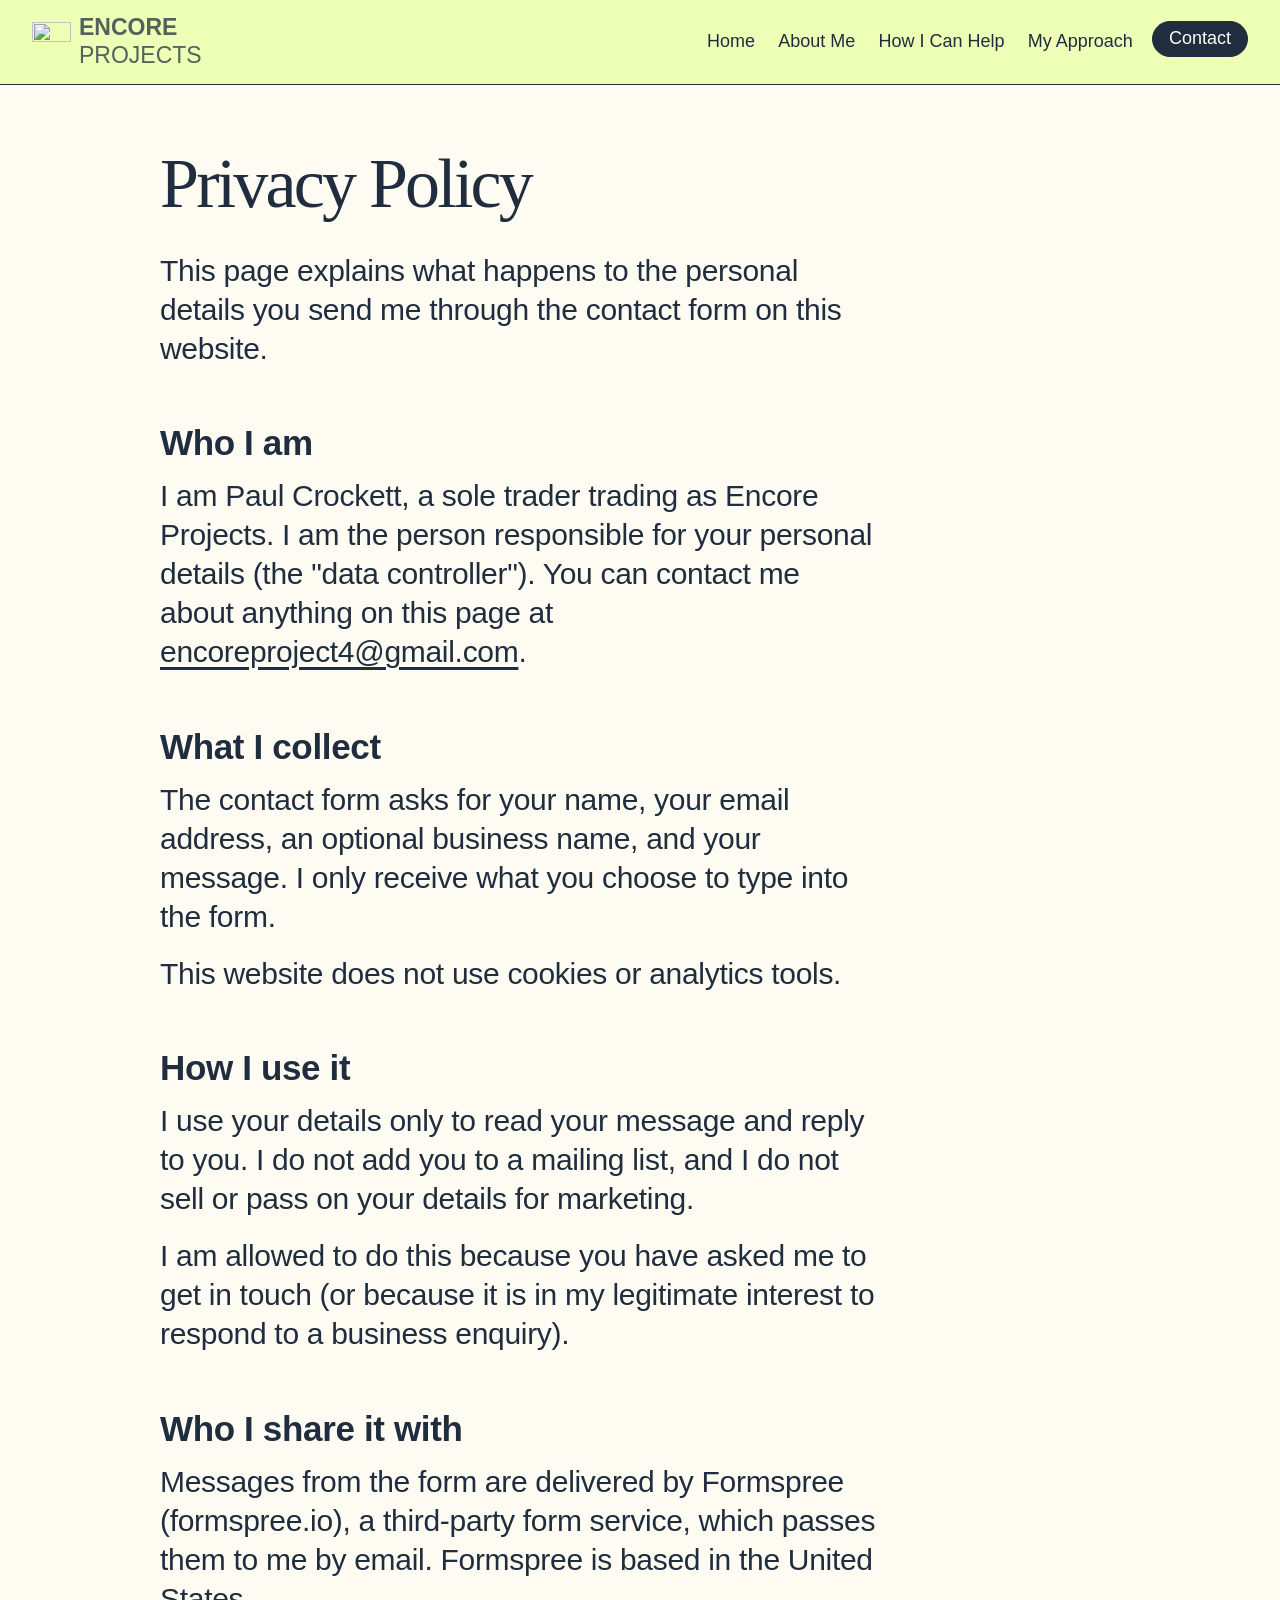
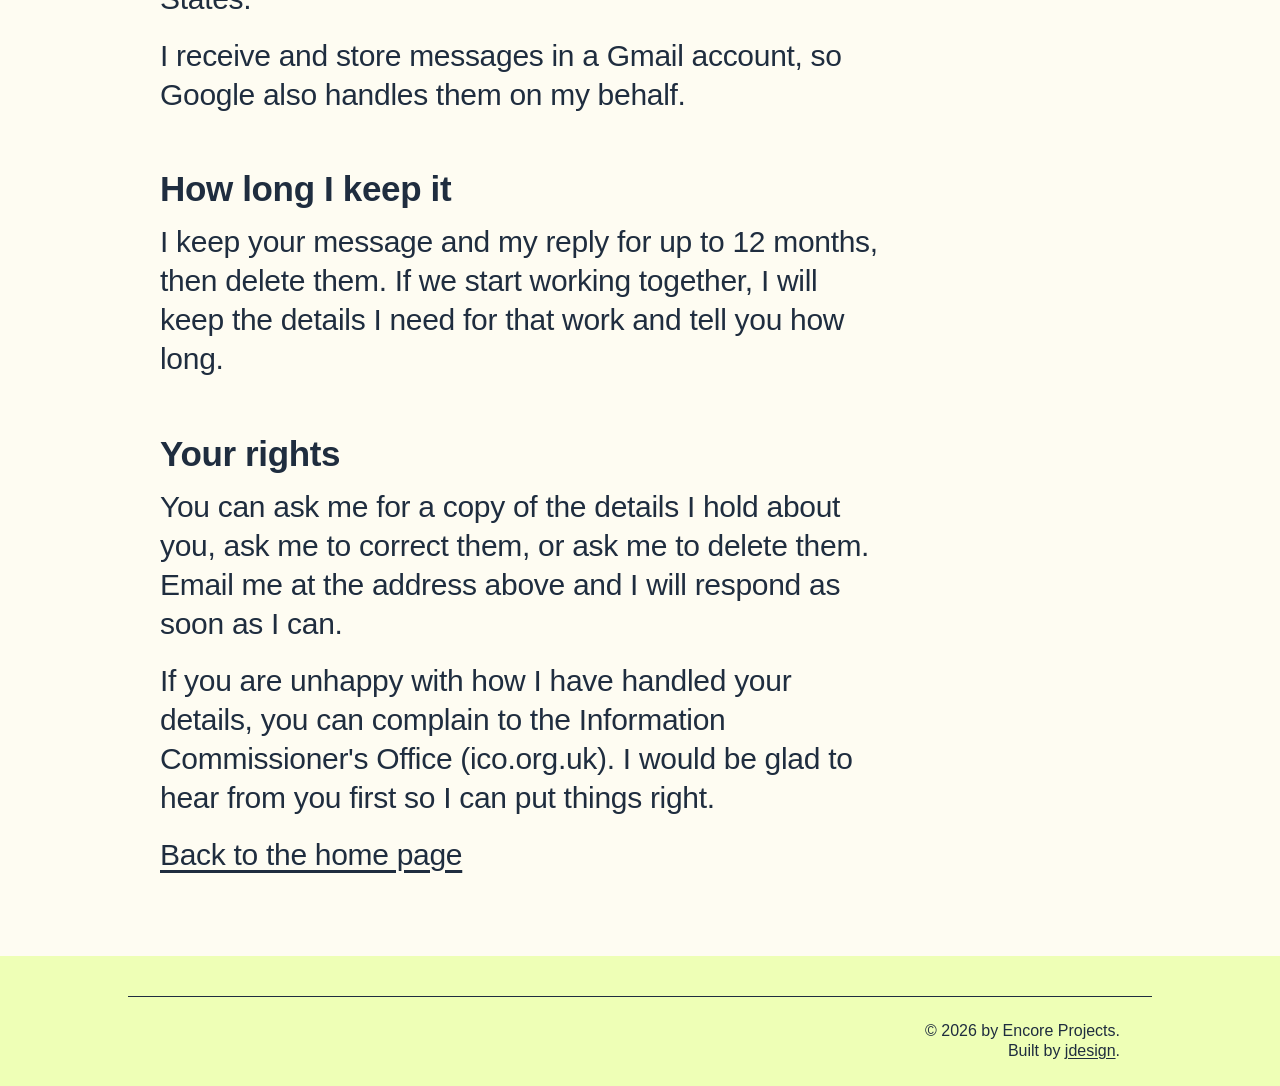
==== privacy.html @ d40481a2 "Add "Built by jdesign" credit to the footer Co-Authored-By: Claude Sonnet 5.5 <noreply@anthropic.com" ====
<!DOCTYPE html>
<html lang="en-GB">
<head>
  <meta charset="utf-8">
  <meta name="viewport" content="width=device-width, initial-scale=1">
  <title>Privacy Policy | Encore Projects</title>
  <meta name="description" content="How Encore Projects handles the personal details you send through the contact form.">
  <link rel="canonical" href="https://encoreprojects.co.uk/privacy.html">
  <link rel="icon" href="favicon.ico" sizes="48x48">
  <link rel="icon" href="assets/img/favicon-192.png" type="image/png" sizes="192x192">
  <link rel="apple-touch-icon" href="assets/img/apple-touch-icon.png">
  <meta name="theme-color" content="#eeffb6">
  <link rel="stylesheet" href="assets/css/styles.css">
</head>
<body>
  <a class="skip-link" href="#main">Skip to main content</a>

  <header class="site-header">
    <div class="header-inner">
      <a class="brand" href="index.html" aria-label="Encore Projects, Home">
        <img src="assets/img/logo-tree-80.png" srcset="assets/img/logo-tree-80.png 1x, assets/img/logo-tree-160.png 2x" width="39" height="60" alt="">
        <span class="brand-name"><strong>ENCORE</strong> PROJECTS</span>
      </a>
      <nav aria-label="Site">
        <ul class="nav-list">
          <li><a href="index.html">Home</a></li>
          <li><a href="index.html#about-me">About Me</a></li>
          <li><a href="index.html#how-i-can-help">How I Can Help</a></li>
          <li><a href="index.html#my-approach">My Approach</a></li>
          <li><a class="nav-cta" href="index.html#contact">Contact</a></li>
        </ul>
      </nav>
    </div>
  </header>

  <main id="main">
    <section class="section section--cream prose">
      <div class="container">
        <h1>Privacy Policy</h1>

        <p>This page explains what happens to the personal details you send me through the contact form on this website.</p>

        <h2>Who I am</h2>
        <p>I am Paul Crockett, a sole trader trading as Encore Projects. I am the person responsible for your personal details (the "data controller"). You can contact me about anything on this page at <a href="mailto:encoreproject4@gmail.com">encoreproject4@gmail.com</a>.</p>

        <h2>What I collect</h2>
        <p>The contact form asks for your name, your email address, an optional business name, and your message. I only receive what you choose to type into the form.</p>
        <p>This website does not use cookies or analytics tools.</p>

        <h2>How I use it</h2>
        <p>I use your details only to read your message and reply to you. I do not add you to a mailing list, and I do not sell or pass on your details for marketing.</p>
        <p>I am allowed to do this because you have asked me to get in touch (or because it is in my legitimate interest to respond to a business enquiry).</p>

        <h2>Who I share it with</h2>
        <p>Messages from the form are delivered by Formspree (formspree.io), a third-party form service, which passes them to me by email. Formspree is based in the United States.</p>
        <p>I receive and store messages in a Gmail account, so Google also handles them on my behalf.</p>

        <h2>How long I keep it</h2>
        <p>I keep your message and my reply for up to 12 months, then delete them. If we start working together, I will keep the details I need for that work and tell you how long.</p>

        <h2>Your rights</h2>
        <p>You can ask me for a copy of the details I hold about you, ask me to correct them, or ask me to delete them. Email me at the address above and I will respond as soon as I can.</p>
        <p>If you are unhappy with how I have handled your details, you can complain to the Information Commissioner's Office (ico.org.uk). I would be glad to hear from you first so I can put things right.</p>

        <p><a href="index.html">Back to the home page</a></p>
      </div>
    </section>
  </main>

  <footer class="site-footer">
    <div class="container footer-bottom">
      <p>© <span id="year">2026</span> by Encore Projects.</p>
      <p>Built by <a href="https://jdesign.live">jdesign</a>.</p>
    </div>
  </footer>

  <script src="assets/js/main.js" defer></script>
</body>
</html>
---- assets/css/styles.css ----
/* Encore Projects: site styles.
   Mobile-first: the base rules are for phones, and the @media block
   near the bottom adjusts the layout for wider screens.
   Colours, fonts and sizes are defined once as variables below. */

/* ---------- Fonts (self-hosted, no third-party requests) ---------- */
@font-face {
  font-family: "League Spartan";
  src: url("../fonts/league-spartan-variable.woff2") format("woff2");
  font-weight: 100 900;
  font-style: normal;
  font-display: swap;
}

@font-face {
  font-family: "Marcellus";
  src: url("../fonts/marcellus-400.woff2") format("woff2");
  font-weight: 400;
  font-style: normal;
  font-display: swap;
}

/* ---------- Design tokens ---------- */
:root {
  /* Colours (taken from the original Wix site) */
  --lime: #eeffb6;       /* header, hero, approach, footer background */
  --cream: #fefcf2;      /* about and contact background */
  --navy: #1f2d3f;       /* body text, buttons, lines */
  --sage: #53625d;       /* logo text, hero headline, testimonials background */
  --error: #a4161a;
  --success: #1e5631;

  /* Fonts */
  --font-body: "League Spartan", "Helvetica Neue", Arial, sans-serif;
  --font-display: "Marcellus", Georgia, "Times New Roman", serif;

  /* Sizes that grow smoothly from phone to desktop */
  --text-body: clamp(1.25rem, 0.95rem + 1.4vw, 1.875rem);   /* 20px -> 30px */
  --text-h1: clamp(2.5rem, 1.6rem + 4.2vw, 4rem);           /* 40px -> 64px */
  --text-h2: clamp(2.75rem, 1.9rem + 4vw, 4.375rem);        /* 44px -> 70px */
  --text-h3: clamp(1.625rem, 1.3rem + 1.4vw, 2.1875rem);    /* 26px -> 35px */
  --text-small: 1.125rem;                                   /* 18px */

  --content-width: 60rem;
  --gutter: 1.25rem;
}

/* ---------- Base ---------- */
*,
*::before,
*::after {
  box-sizing: border-box;
}

html {
  scroll-behavior: smooth;
  -webkit-text-size-adjust: 100%;
}

@media (prefers-reduced-motion: reduce) {
  html {
    scroll-behavior: auto;
  }
}

body {
  margin: 0;
  background: var(--cream);
  color: var(--navy);
  font-family: var(--font-body);
  font-size: var(--text-body);
  font-weight: 300;
  line-height: 1.3;
  letter-spacing: -0.01em;
}

img {
  display: block;
  max-width: 100%;
  height: auto;
}

p {
  margin: 0 0 0.6em;
}

strong {
  font-weight: 600;
}

.medium {
  font-weight: 400;
}

a {
  color: inherit;
  text-underline-offset: 0.15em;
}

h1,
h2,
h3 {
  margin: 0;
}

/* Visible keyboard focus everywhere */
:focus-visible {
  outline: 3px solid var(--navy);
  outline-offset: 3px;
  border-radius: 2px;
}

.section--sage :focus-visible {
  outline-color: var(--lime);
}

.skip-link {
  position: absolute;
  left: 0.5rem;
  top: -10rem;
  z-index: 10;
  padding: 0.5rem 1rem;
  background: var(--navy);
  color: var(--cream);
  font-size: var(--text-small);
  font-weight: 400;
  border-radius: 0 0 0.5rem 0.5rem;
}

.skip-link:focus {
  top: 0;
}

.container {
  width: 100%;
  max-width: calc(var(--content-width) + 2 * var(--gutter));
  margin-inline: auto;
  padding-inline: var(--gutter);
}

/* ---------- Header ---------- */
.site-header {
  background: var(--lime);
  border-bottom: 1px solid var(--navy);
}

.header-inner {
  display: flex;
  flex-direction: column;
  align-items: center;
  gap: 0.25rem;
  max-width: 80rem;
  margin-inline: auto;
  padding: 0.75rem var(--gutter);
}

.brand {
  display: inline-flex;
  align-items: center;
  gap: 0.5rem;
  color: var(--sage);
  text-decoration: none;
}

.brand-name {
  width: min-content; /* puts ENCORE and PROJECTS on separate lines */
  font-size: 1.4375rem;
  font-weight: 400;
  line-height: 1.2;
  letter-spacing: 0;
}

.nav-list {
  display: flex;
  flex-wrap: wrap;
  justify-content: center;
  gap: 0 0.25rem;
  margin: 0;
  padding: 0;
  list-style: none;
}

.nav-list a {
  display: block;
  padding: 0.6rem 0.6rem;
  font-size: var(--text-small);
  font-weight: 400;
  letter-spacing: 0;
  white-space: nowrap;
  text-decoration: none;
}

.nav-list a:hover {
  text-decoration: underline;
}

/* Contact stands out in the navigation, using the button look */
.nav-list .nav-cta {
  margin-left: 0.35rem;
  padding: 0.35rem 1rem;
  border: 1px solid var(--navy);
  border-radius: 100px;
  background: var(--navy);
  color: var(--cream);
}

.nav-list .nav-cta:hover {
  background: transparent;
  color: var(--navy);
  text-decoration: none;
}

/* ---------- Sections ---------- */
.section {
  padding-block: 3rem;
  scroll-margin-top: 0;
}

.section--lime {
  background: var(--lime);
}

.section--cream {
  background: var(--cream);
}

.section--sage {
  background: var(--sage);
  color: var(--lime);
}

h2,
.prose h1 {
  margin-bottom: 0.45em;
  font-family: var(--font-display);
  font-size: var(--text-h2);
  font-weight: 400;
  line-height: 1;
  letter-spacing: -0.04em;
}

h3 {
  margin-bottom: 0.35em;
  font-size: var(--text-h3);
  font-weight: 600;
  line-height: 1.3;
}

/* ---------- Buttons ---------- */
.button {
  display: inline-block;
  padding: 0.8rem 1.75rem;
  border: 1px solid var(--navy);
  border-radius: 100px;
  background: var(--navy);
  color: var(--cream);
  font-family: inherit;
  font-size: var(--text-small);
  font-weight: 400;
  line-height: 1.3;
  letter-spacing: 0;
  text-align: center;
  text-decoration: none;
  cursor: pointer;
  transition: background-color 0.2s, color 0.2s;
}

.button:hover {
  background: transparent;
  color: var(--navy);
}

.button[disabled] {
  opacity: 0.6;
  cursor: progress;
}

.button--wide {
  width: 100%;
  font-size: 1.25rem;
}

/* A row of links and buttons at the end of a block of text */
.actions {
  display: flex;
  flex-wrap: wrap;
  align-items: center;
  justify-content: center;
  gap: 0.75rem 1.75rem;
  margin: 1.75rem 0 0;
}

.text-link {
  font-weight: 400;
}

/* Long section headings are set a little smaller so they do not dominate */
.h2--long {
  font-size: clamp(2.125rem, 1.5rem + 2.8vw, 3.25rem);
  line-height: 1.1;
  letter-spacing: -0.03em;
}

/* ---------- Hero ---------- */
.hero-top {
  display: grid;
  gap: 2rem;
  margin-bottom: 2.5rem;
}

.hero h1 {
  color: var(--sage);
  font-size: var(--text-h1);
  font-weight: 300;
  line-height: 1.1;
}

.hero-sub {
  margin: 1.25rem 0 0;
  color: var(--sage);
  font-size: clamp(1.625rem, 1.3rem + 1.5vw, 2.25rem);
  line-height: 1.25;
}

.hero-art {
  width: min(100%, 29.5rem);
  margin-inline: auto;
}

/* ---------- About ---------- */
.about-top {
  display: grid;
  gap: 1.5rem;
}

.about-portrait {
  width: min(70%, 21.5rem);
  margin-inline: auto;
  mask-image:
    linear-gradient(to right, transparent, #000 12%, #000 88%, transparent),
    linear-gradient(to bottom, transparent, #000 9%, #000 86%, transparent);
  mask-composite: intersect;
}

/* ---------- How I Can Help ---------- */
.help-list {
  display: grid;
  gap: 1.75rem;
  margin: 2rem 0;
  padding: 0;
  list-style: none;
}

.help-list li {
  padding-top: 1.25rem;
  border-top: 1px solid var(--navy);
}

.help-list p,
.steps p {
  margin-bottom: 0;
}

/* ---------- My Approach ---------- */
.steps {
  display: grid;
  gap: 1.75rem;
  margin: 2rem 0;
  padding: 0;
  list-style: none;
  counter-reset: step;
}

.steps li {
  position: relative;
  padding-left: 3.5rem;
  counter-increment: step;
}

.steps li::before {
  content: counter(step);
  position: absolute;
  left: 0;
  top: 0;
  display: grid;
  place-items: center;
  width: 2.5rem;
  height: 2.5rem;
  border-radius: 50%;
  background: var(--navy);
  color: var(--cream);
  font-size: 1.25rem;
  font-weight: 600;
  line-height: 1;
  letter-spacing: 0;
}

/* ---------- Testimonials (section is currently commented out in index.html) ---------- */
.eyebrow {
  font-size: 1rem;
  font-weight: 400;
  letter-spacing: 0;
}

.testimonials-intro {
  max-width: 40rem;
  margin-bottom: 3rem;
  font-family: var(--font-display);
  font-size: clamp(1.5rem, 1.2rem + 1.4vw, 2.25rem);
  line-height: 1.4;
  letter-spacing: 0;
}

.testimonial-list {
  margin: 0;
  padding: 0;
  list-style: none;
}

.testimonial {
  display: grid;
  gap: 0.5rem;
  padding-block: 1.5rem;
  border-top: 1px solid var(--lime);
}

.testimonial-name {
  margin: 0;
  font-family: var(--font-display);
  font-size: clamp(1.5rem, 1.2rem + 1.2vw, 2.125rem);
  line-height: 1.4;
  letter-spacing: 0;
}

.testimonial blockquote {
  margin: 0;
  font-weight: 400;
}

/* ---------- Contact ---------- */
.contact {
  text-align: center;
}

.contact .container > p {
  max-width: 44rem;
  margin-inline: auto;
}

.contact-form {
  max-width: 36rem;
  margin: 2.5rem auto 0;
  font-size: var(--text-small);
  letter-spacing: 0;
  text-align: left;
}

.field {
  margin-bottom: 1.5rem;
}

.field label {
  display: block;
  margin-bottom: 0.25rem;
  font-weight: 400;
}

.optional {
  font-weight: 300;
}

.field-hint {
  margin: 0 0 0.25rem;
  font-size: 1rem;
}

.field input,
.field textarea {
  display: block;
  width: 100%;
  padding: 0.5rem 0.25rem;
  border: 0;
  border-bottom: 1px solid var(--navy);
  border-radius: 0;
  background: transparent;
  color: inherit;
  font: inherit;
  font-weight: 400;
}

.field textarea {
  resize: vertical;
  min-height: 6rem;
}

.field input:hover,
.field textarea:hover {
  border-bottom-width: 2px;
  padding-bottom: calc(0.5rem - 1px);
}

.field input:focus-visible,
.field textarea:focus-visible {
  outline-offset: 2px;
}

/* Honeypot: off-screen so people never see it, but bots still fill it in */
.hp {
  position: absolute;
  left: -9999px;
  width: 1px;
  height: 1px;
  overflow: hidden;
}

.form-status {
  margin: 1rem 0 0;
  font-weight: 400;
  text-align: center;
}

.form-status:empty {
  display: none;
}

.form-status--success {
  color: var(--success);
}

.form-status--error {
  color: var(--error);
}

.form-note {
  margin: 1rem 0 0;
  font-size: 1rem;
  font-weight: 400;
  text-align: center;
}

/* ---------- Footer ---------- */
.site-footer {
  background: var(--lime);
  padding-top: 2.5rem;
  font-size: var(--text-small);
  font-weight: 400;
  letter-spacing: 0;
}

.footer-inner {
  display: grid;
  gap: 1.5rem;
  padding-bottom: 2.5rem;
}

.footer-tagline {
  max-width: 22rem;
  margin: 1rem 0 0;
  font-weight: 300;
}

.footer-contact {
  font-style: normal;
  line-height: 1.5;
}

.footer-links {
  margin: 0;
  padding: 0;
  list-style: none;
}

.footer-links a,
.footer-contact a {
  display: inline-block;
  padding-block: 0.4rem;
}

.footer-bottom {
  padding-block: 1.5rem;
  border-top: 1px solid var(--navy);
  font-size: 1rem;
}

.footer-bottom p {
  margin: 0;
}

/* ---------- Privacy page ---------- */
.prose h2 {
  margin-top: 1.5em;
  margin-bottom: 0.3em;
  font-family: var(--font-body);
  font-size: var(--text-h3);
  font-weight: 600;
  line-height: 1.3;
  letter-spacing: -0.01em;
}

.prose p {
  max-width: 45rem;
}

/* ---------- Wider screens (tablet and up) ---------- */
@media (min-width: 48rem) {
  :root {
    --gutter: 2rem;
  }

  .header-inner {
    flex-direction: row;
    justify-content: space-between;
  }

  .section {
    padding-block: 4rem;
  }

  .hero-top {
    grid-template-columns: 1fr minmax(0, 29.5rem);
    align-items: center;
  }

  .about-top {
    grid-template-columns: minmax(0, 21.5rem) 1fr;
    align-items: end;
  }

  .about-portrait {
    width: 100%;
  }

  .actions--end {
    justify-content: flex-end;
  }

  .help-list {
    grid-template-columns: 1fr 1fr;
    gap: 2rem 3rem;
  }

  .testimonial {
    grid-template-columns: 2fr 3fr;
    gap: 2rem;
  }

  .footer-inner {
    grid-template-columns: 1fr auto auto;
    gap: 4rem;
    align-items: start;
  }

  .footer-bottom {
    text-align: right;
  }
}
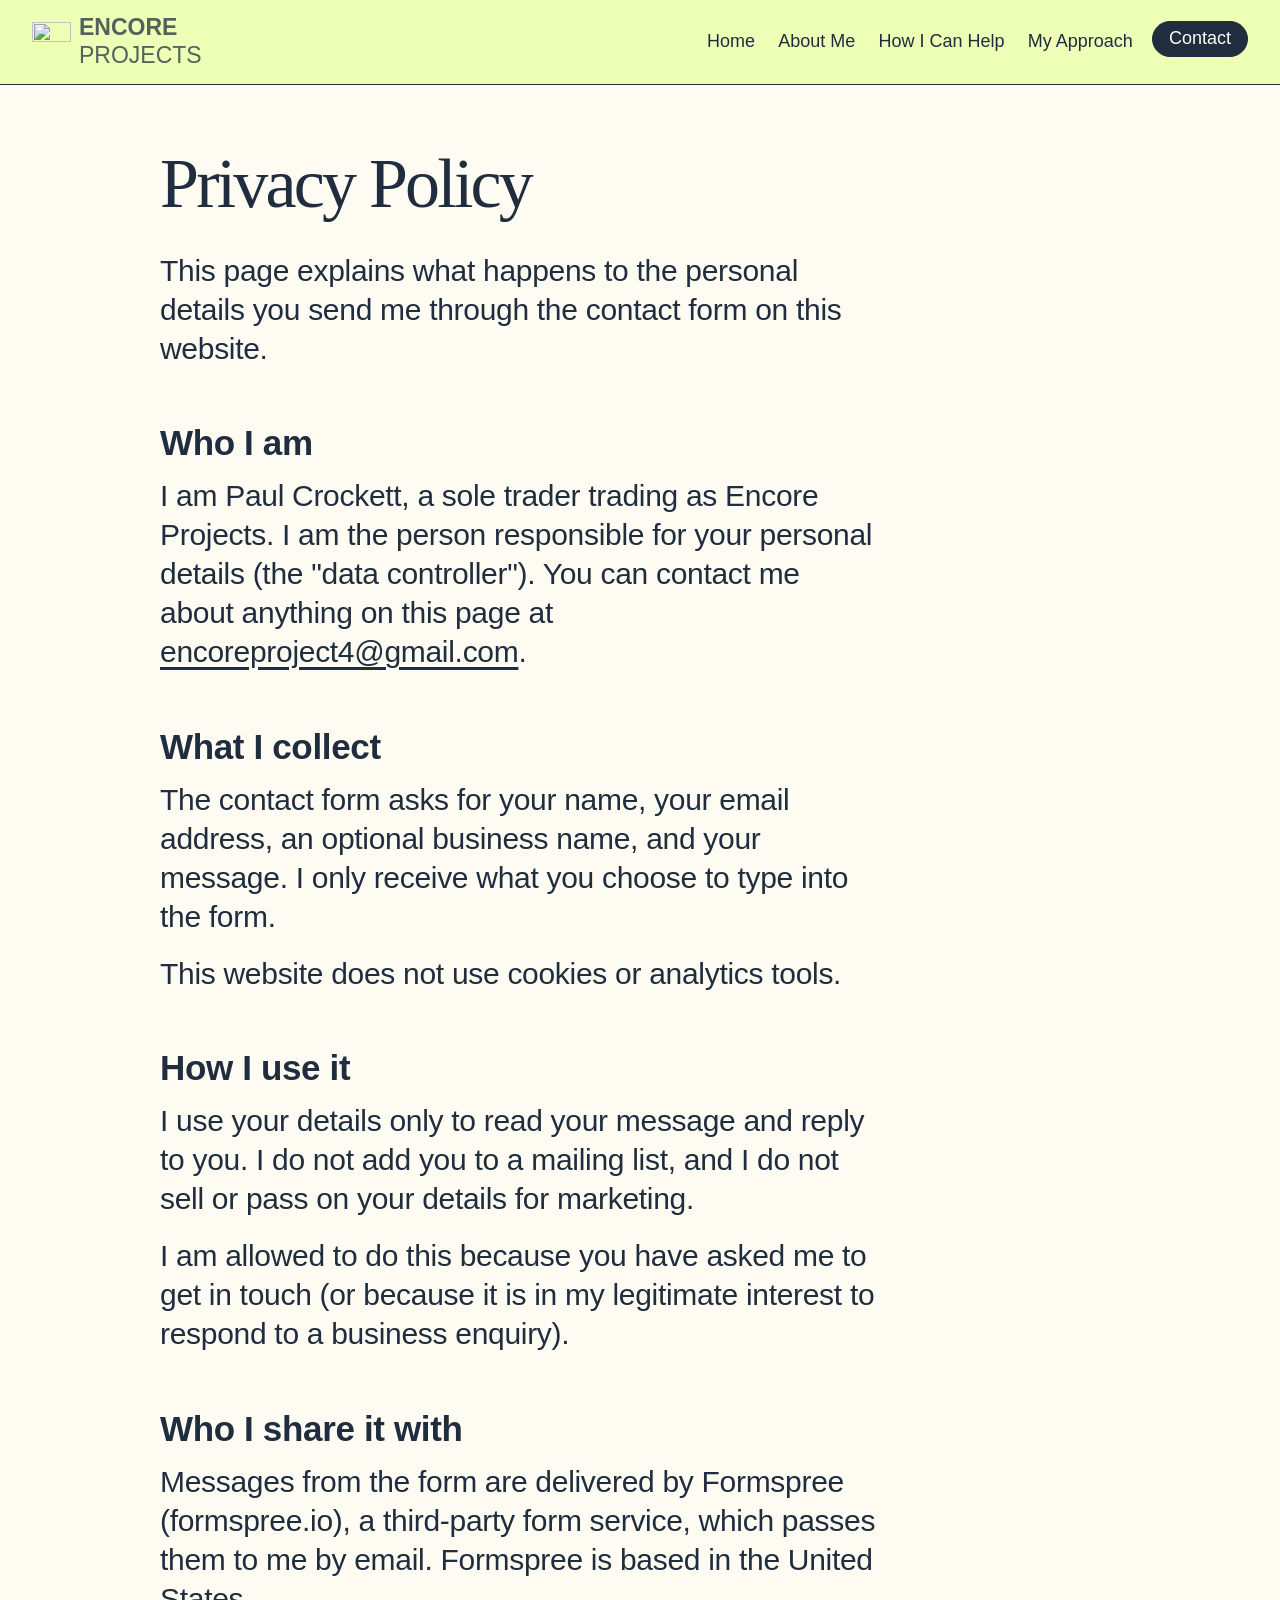
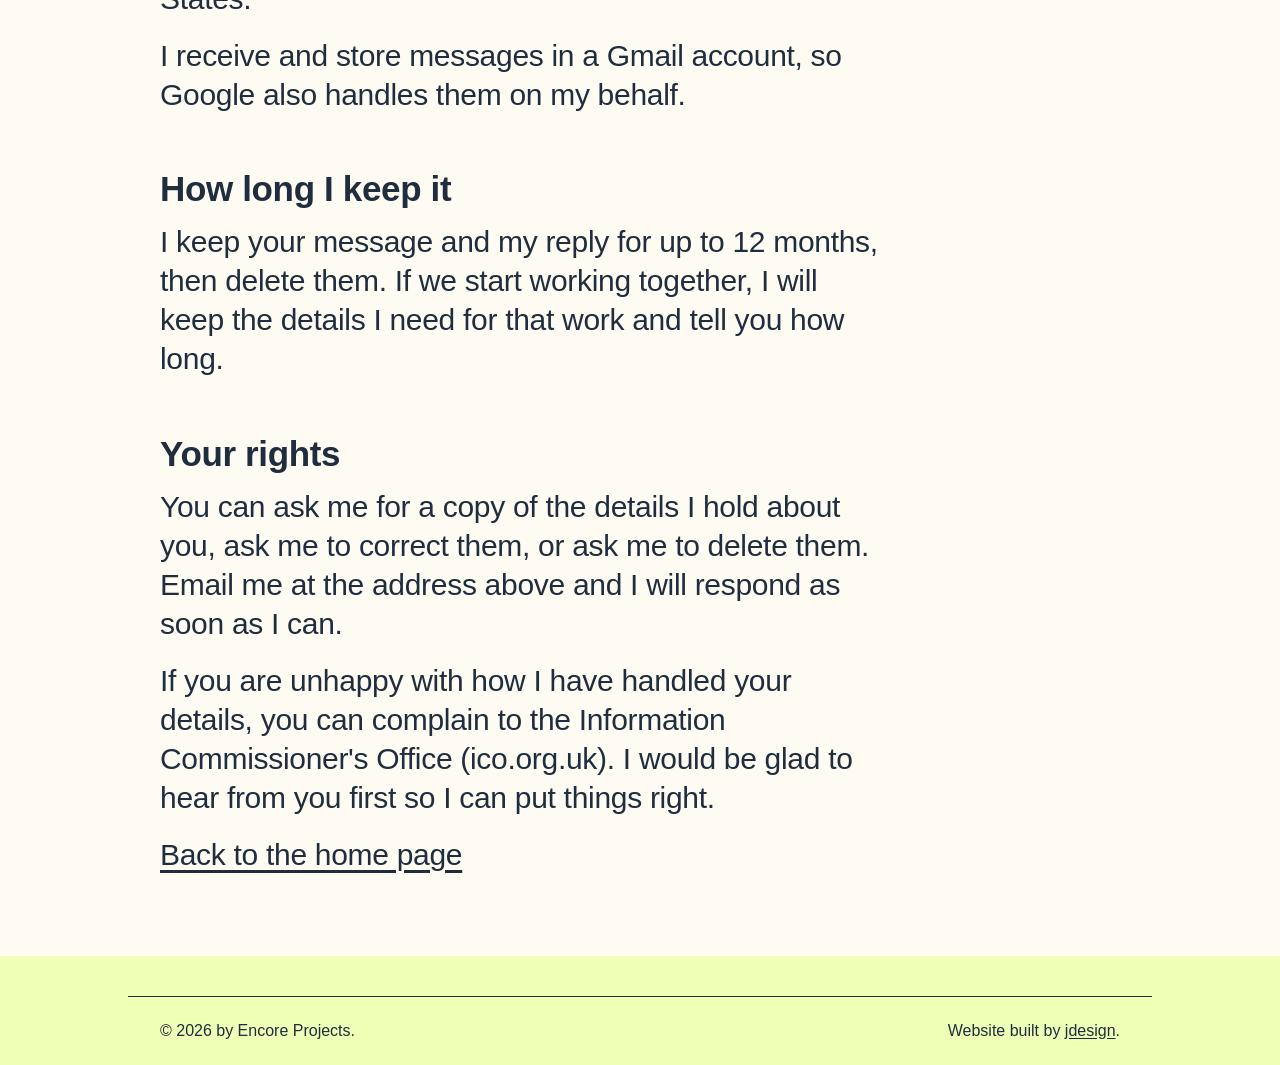
==== commit 7e7d2710: "Put "Website built by jdesign" on the same line as the copyright, right-aligned Co-Authored-By: Clau" ====
--- a/privacy.html
+++ b/privacy.html
@@ -70,7 +70,7 @@
   <footer class="site-footer">
     <div class="container footer-bottom">
       <p>© <span id="year">2026</span> by Encore Projects.</p>
-      <p>Built by <a href="https://jdesign.live">jdesign</a>.</p>
+      <p>Website built by <a href="https://jdesign.live">jdesign</a>.</p>
     </div>
   </footer>
 
--- a/assets/css/styles.css
+++ b/assets/css/styles.css
@@ -577,6 +577,10 @@
 }
 
 .footer-bottom {
+  display: flex;
+  flex-wrap: wrap;
+  justify-content: space-between;
+  gap: 0.25rem 1.5rem;
   padding-block: 1.5rem;
   border-top: 1px solid var(--navy);
   font-size: 1rem;
@@ -649,8 +653,4 @@
     gap: 4rem;
     align-items: start;
   }
-
-  .footer-bottom {
-    text-align: right;
-  }
-}
+}
